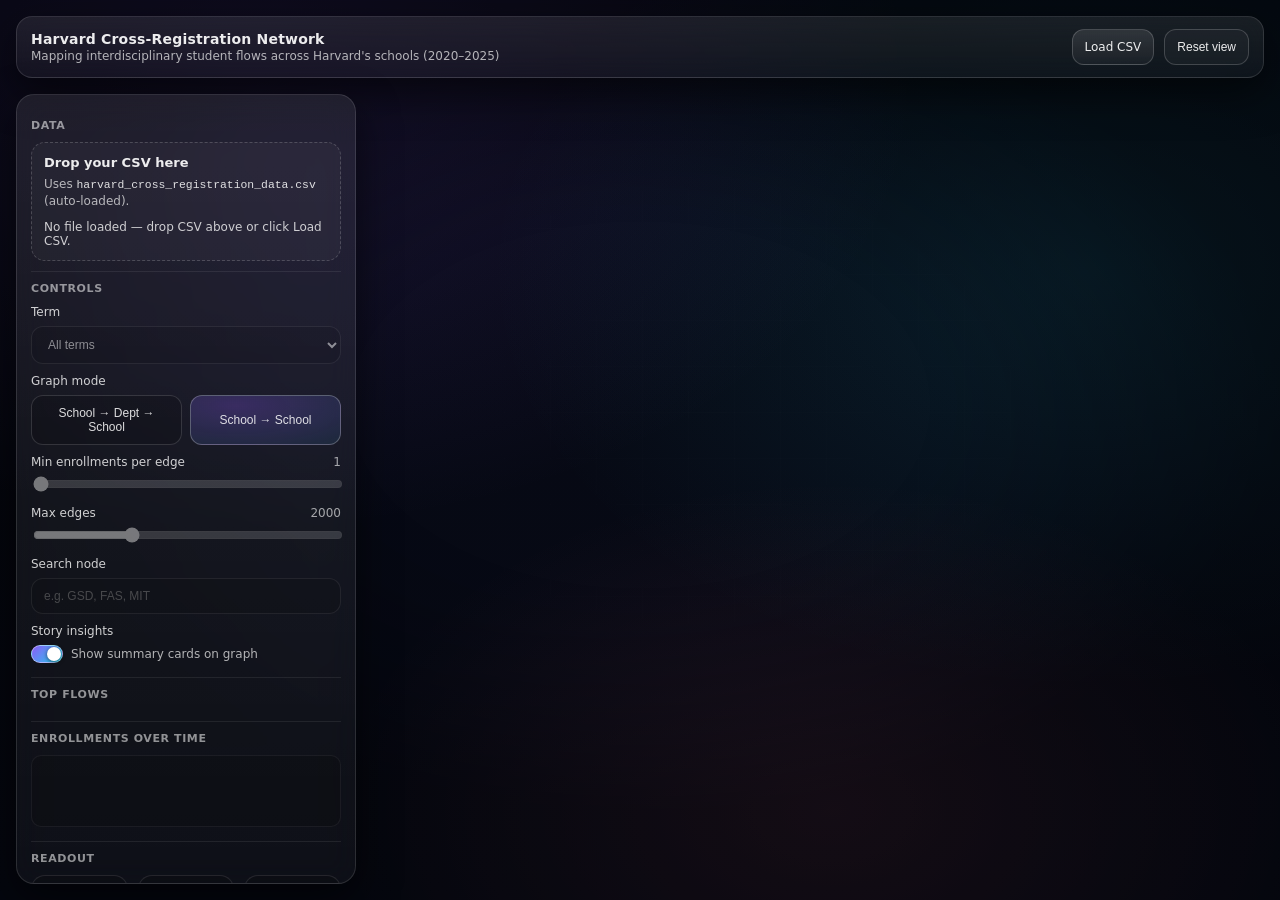
==== viz/viz/index.html @ 17f27228 "Add files via upload" ====
<!doctype html>
<html lang="en">
  <head>
    <meta charset="UTF-8" />
    <meta name="viewport" content="width=device-width, initial-scale=1.0" />
    <title>Harvard Cross-Registration Network</title>
    <link rel="stylesheet" href="./styles.css" />
  </head>
  <body>
    <div class="bg">
      <div class="bg__grid"></div>
      <div class="bg__noise"></div>
      <div class="bg__vignette"></div>
    </div>

    <main class="app">
      <header class="topbar glass">
        <div class="topbar__title">
          <div class="topbar__h1">Harvard Cross-Registration Network</div>
          <div class="topbar__sub">Mapping interdisciplinary student flows across Harvard's schools (2020–2025)</div>
        </div>
        <div class="topbar__actions">
          <label class="btn">
            <input id="fileInput" type="file" accept=".csv,text/csv" hidden />
            Load CSV
          </label>
          <button id="resetBtn" class="btn btn--ghost" type="button">Reset view</button>
        </div>
      </header>

      <section class="layout">
        <aside class="panel glass" id="panel">
          <div class="panel__section">
            <div class="panel__h2">Data</div>
            <div id="dropzone" class="dropzone" tabindex="0" role="button" aria-label="Drop CSV here">
              <div class="dropzone__title">Drop your CSV here</div>
              <div class="dropzone__hint">
                Uses <code>harvard_cross_registration_data.csv</code> (auto-loaded).
              </div>
              <div class="dropzone__meta" id="dataMeta">Loading…</div>
            </div>
          </div>

          <div class="panel__section">
            <div class="panel__h2">Controls</div>

            <div class="field">
              <div class="field__label">Term</div>
              <select id="termSelect" class="field__control" disabled>
                <option value="__all__">All terms</option>
              </select>
            </div>

            <div class="field">
              <div class="field__label">Graph mode</div>
              <div class="segmented">
                <button class="segmented__btn" id="modeDeptBtn" type="button" data-mode="dept">
                  School → Dept → School
                </button>
                <button class="segmented__btn is-active" id="modeSchoolBtn" type="button" data-mode="school">
                  School → School
                </button>
              </div>
            </div>

            <div class="field">
              <div class="field__label">
                Min enrollments per edge
                <span class="field__value" id="minEnrollValue">1</span>
              </div>
              <input id="minEnroll" class="range" type="range" min="1" max="50" value="1" step="1" disabled />
            </div>

            <div class="field">
              <div class="field__label">
                Max edges
                <span class="field__value" id="maxEdgesValue">2000</span>
              </div>
              <input id="maxEdges" class="range" type="range" min="200" max="6000" value="2000" step="100" disabled />
            </div>

            <div class="field">
              <div class="field__label">Search node</div>
              <input id="searchInput" class="field__control" type="text" placeholder="e.g. GSD, FAS, MIT" disabled />
            </div>

            <div class="field field--toggle">
              <div class="field__label">Story insights</div>
              <label class="toggle">
                <input id="storyToggle" type="checkbox" checked />
                <span class="toggle__track">
                  <span class="toggle__thumb"></span>
                </span>
                <span class="toggle__text">Show summary cards on graph</span>
              </label>
            </div>
          </div>

          <div class="panel__section">
            <div class="panel__h2">Top Flows</div>
            <div id="insights" class="insights"></div>
          </div>

          <div class="panel__section">
            <div class="panel__h2">Enrollments Over Time</div>
            <canvas id="timelineCanvas" class="timeline-canvas"></canvas>
          </div>

          <div class="panel__section">
            <div class="panel__h2">Readout</div>
            <div class="kpis">
              <div class="kpi">
                <div class="kpi__label">Nodes</div>
                <div class="kpi__value" id="kpiNodes">—</div>
              </div>
              <div class="kpi">
                <div class="kpi__label">Edges</div>
                <div class="kpi__value" id="kpiEdges">—</div>
              </div>
              <div class="kpi">
                <div class="kpi__label">Enrollments</div>
                <div class="kpi__value" id="kpiEnroll">—</div>
              </div>
            </div>
            <div class="hint">
              Click a node to focus · Scroll to zoom · Drag to rotate
            </div>
          </div>
        </aside>

        <section class="stage" aria-label="Network visualisation">
          <div id="graph" class="graph"></div>
          <div id="tooltip" class="tooltip glass" hidden></div>
          <div id="storyCards" class="story-cards"></div>
        </section>
      </section>
    </main>

    <!-- Vendor: THREE CJS build needs a shim for browser global -->
    <script>var exports = {};</script>
    <script src="./vendor/three.min.js"></script>
    <script>window.THREE = Object.assign({}, exports); exports = undefined;</script>

    <script src="./vendor/papaparse.min.js"></script>
    <script src="./vendor/3d-force-graph.min.js"></script>

    <script type="module" src="./main.js?v=3"></script>
  </body>
</html>
---- viz/viz/styles.css ----
:root {
  --bg0: #060812;
  --bg1: #070a16;
  --glass: rgba(255, 255, 255, 0.065);
  --glass2: rgba(255, 255, 255, 0.09);
  --border: rgba(255, 255, 255, 0.12);
  --text: rgba(255, 255, 255, 0.92);
  --muted: rgba(255, 255, 255, 0.68);
  --muted2: rgba(255, 255, 255, 0.55);
  --shadow: rgba(0, 0, 0, 0.55);
  --accentA: #8b5cf6;
  --accentB: #22d3ee;
  --accentC: #fb7185;
  --ok: #34d399;
}

* { box-sizing: border-box; }
html, body { height: 100%; }
body {
  margin: 0;
  color: var(--text);
  background: radial-gradient(1200px 800px at 20% 10%, rgba(139, 92, 246, 0.14), transparent 55%),
              radial-gradient(1000px 700px at 85% 30%, rgba(34, 211, 238, 0.11), transparent 60%),
              radial-gradient(900px 600px at 65% 90%, rgba(251, 113, 133, 0.10), transparent 55%),
              linear-gradient(180deg, var(--bg0), var(--bg1));
  font-family: ui-sans-serif, system-ui, -apple-system, Segoe UI, Roboto, Helvetica, Arial, "Apple Color Emoji", "Segoe UI Emoji";
  overflow: hidden;
}

code {
  font-family: ui-monospace, SFMono-Regular, Menlo, Monaco, Consolas, "Liberation Mono", "Courier New", monospace;
  font-size: 0.95em;
  color: rgba(255, 255, 255, 0.86);
}

/* ─── Background layers ──────────────────────────────────── */

.bg { position: fixed; inset: 0; pointer-events: none; }
.bg__grid {
  position: absolute; inset: -2px;
  background-image:
    linear-gradient(rgba(255,255,255,0.04) 1px, transparent 1px),
    linear-gradient(90deg, rgba(255,255,255,0.04) 1px, transparent 1px);
  background-size: 46px 46px;
  opacity: 0.35;
  mask-image: radial-gradient(closest-side at 55% 45%, rgba(0,0,0,0.9), rgba(0,0,0,0.05) 70%, transparent 100%);
}
.bg__noise {
  position: absolute; inset: 0;
  background:
    repeating-linear-gradient(0deg, rgba(255,255,255,0.022), rgba(255,255,255,0.022) 1px, transparent 1px, transparent 3px),
    repeating-linear-gradient(90deg, rgba(0,0,0,0.022), rgba(0,0,0,0.022) 1px, transparent 1px, transparent 4px);
  opacity: 0.08;
  filter: blur(0.3px);
}
.bg__vignette {
  position: absolute; inset: 0;
  background: radial-gradient(closest-side at 50% 45%, transparent 45%, rgba(0,0,0,0.55) 100%);
  opacity: 0.65;
}

/* ─── Glass ──────────────────────────────────────────────── */

.glass {
  background: linear-gradient(180deg, rgba(255,255,255,0.085), rgba(255,255,255,0.045));
  border: 1px solid var(--border);
  box-shadow: 0 14px 40px var(--shadow);
  backdrop-filter: blur(14px);
  -webkit-backdrop-filter: blur(14px);
}

/* ─── App layout ─────────────────────────────────────────── */

.app { height: 100%; display: flex; flex-direction: column; }

.topbar {
  margin: 16px;
  padding: 12px 14px;
  border-radius: 16px;
  display: flex;
  align-items: center;
  justify-content: space-between;
  gap: 16px;
}
.topbar__h1 {
  font-weight: 650;
  letter-spacing: 0.2px;
  font-size: 14px;
}
.topbar__sub {
  margin-top: 2px;
  font-size: 12px;
  color: var(--muted);
}
.topbar__actions { display: flex; gap: 10px; align-items: center; }

.btn {
  appearance: none;
  border: 1px solid rgba(255,255,255,0.18);
  background: linear-gradient(180deg, rgba(255,255,255,0.11), rgba(255,255,255,0.04));
  color: var(--text);
  border-radius: 12px;
  padding: 10px 12px;
  font-size: 12px;
  cursor: pointer;
  transition: transform 140ms ease, border-color 140ms ease, background 140ms ease;
}
.btn:hover { transform: translateY(-1px); border-color: rgba(255,255,255,0.28); }
.btn:active { transform: translateY(0px); }
.btn--ghost { background: rgba(255,255,255,0.03); }

.layout {
  flex: 1;
  display: grid;
  grid-template-columns: 340px 1fr;
  gap: 14px;
  padding: 0 16px 16px 16px;
  min-height: 0;
}

/* ─── Panel ──────────────────────────────────────────────── */

.panel {
  border-radius: 18px;
  padding: 14px;
  overflow: auto;
  min-height: 0;
}

.panel__section { padding: 10px 0; border-bottom: 1px solid rgba(255,255,255,0.08); }
.panel__section:last-child { border-bottom: none; }
.panel__h2 { font-size: 11px; letter-spacing: 0.6px; text-transform: uppercase; color: rgba(255,255,255,0.55); margin-bottom: 10px; font-weight: 600; }
.panel__section--smallprint { padding-top: 12px; }
.smallprint { font-size: 11px; color: var(--muted2); line-height: 1.35; }

.dropzone {
  border: 1px dashed rgba(255,255,255,0.18);
  background: rgba(255,255,255,0.03);
  border-radius: 14px;
  padding: 12px;
  outline: none;
  transition: border-color 140ms ease, background 140ms ease, transform 140ms ease;
}
.dropzone:focus { border-color: rgba(34, 211, 238, 0.55); box-shadow: 0 0 0 3px rgba(34, 211, 238, 0.12); }
.dropzone.is-dragover { border-color: rgba(139, 92, 246, 0.65); background: rgba(139,92,246,0.08); transform: translateY(-1px); }
.dropzone__title { font-weight: 650; font-size: 13px; }
.dropzone__hint { margin-top: 6px; font-size: 12px; color: var(--muted); line-height: 1.35; }
.dropzone__meta { margin-top: 10px; font-size: 12px; color: rgba(255,255,255,0.78); }

/* ─── Form controls ──────────────────────────────────────── */

.field { margin-top: 10px; }
.field__label { font-size: 12px; color: rgba(255,255,255,0.80); display: flex; justify-content: space-between; gap: 10px; }
.field__value { color: rgba(255,255,255,0.62); font-variant-numeric: tabular-nums; }
.field__control {
  width: 100%;
  margin-top: 7px;
  padding: 10px 12px;
  border-radius: 12px;
  border: 1px solid rgba(255,255,255,0.14);
  background: rgba(0,0,0,0.16);
  color: rgba(255,255,255,0.92);
  outline: none;
  font-size: 12px;
}
.field__control:disabled { opacity: 0.55; cursor: not-allowed; }
.range { width: 100%; margin-top: 7px; }
.range:disabled { opacity: 0.55; cursor: not-allowed; }
.field--toggle .toggle { margin-top: 7px; }

.toggle {
  display: inline-flex;
  align-items: center;
  gap: 8px;
  font-size: 12px;
  color: rgba(255,255,255,0.86);
  cursor: pointer;
}
.toggle input {
  position: absolute;
  opacity: 0;
  pointer-events: none;
}
.toggle__track {
  position: relative;
  width: 32px;
  height: 18px;
  border-radius: 999px;
  background: rgba(255,255,255,0.14);
  border: 1px solid rgba(255,255,255,0.18);
  flex-shrink: 0;
  transition: background 140ms ease, border-color 140ms ease;
}
.toggle__thumb {
  position: absolute;
  top: 1px;
  left: 1px;
  width: 14px;
  height: 14px;
  border-radius: 50%;
  background: #ffffff;
  box-shadow: 0 1px 4px rgba(0,0,0,0.6);
  transition: transform 140ms ease;
}
.toggle__text { color: var(--muted); }
.toggle input:checked + .toggle__track {
  background: linear-gradient(135deg, var(--accentA), var(--accentB));
  border-color: rgba(255,255,255,0.45);
}
.toggle input:checked + .toggle__track .toggle__thumb {
  transform: translateX(14px);
}

.segmented { display: grid; grid-template-columns: 1fr 1fr; gap: 8px; margin-top: 7px; }
.segmented__btn {
  padding: 10px 10px;
  border-radius: 12px;
  border: 1px solid rgba(255,255,255,0.14);
  background: rgba(0,0,0,0.14);
  color: rgba(255,255,255,0.85);
  cursor: pointer;
  transition: background 140ms ease, border-color 140ms ease, transform 140ms ease;
  font-size: 12px;
  line-height: 1.2;
}
.segmented__btn:hover { transform: translateY(-1px); border-color: rgba(255,255,255,0.26); }
.segmented__btn.is-active {
  background: radial-gradient(120% 120% at 30% 20%, rgba(139, 92, 246, 0.28), rgba(34, 211, 238, 0.08));
  border-color: rgba(255,255,255,0.26);
}

/* ─── KPIs ───────────────────────────────────────────────── */

.kpis { display: grid; grid-template-columns: 1fr 1fr 1fr; gap: 10px; margin-top: 6px; }
.kpi {
  border: 1px solid rgba(255,255,255,0.10);
  border-radius: 14px;
  padding: 10px;
  background: rgba(0,0,0,0.12);
}
.kpi__label { font-size: 11px; color: rgba(255,255,255,0.70); }
.kpi__value { margin-top: 6px; font-size: 14px; font-weight: 700; font-variant-numeric: tabular-nums; }

.hint { margin-top: 10px; font-size: 12px; color: rgba(255,255,255,0.45); line-height: 1.35; }

/* ─── Stage + graph ──────────────────────────────────────── */

.stage { position: relative; border-radius: 18px; overflow: hidden; }
.graph { position: absolute; inset: 0; }

/* ─── Tooltip ────────────────────────────────────────────── */

.tooltip {
  position: absolute;
  z-index: 10;
  left: 18px;
  bottom: 18px;
  padding: 10px 12px;
  border-radius: 14px;
  max-width: min(420px, calc(100% - 36px));
  pointer-events: none;
}
.tooltip__title { font-weight: 700; font-size: 13px; }
.tooltip__sub { margin-top: 6px; font-size: 12px; color: rgba(255,255,255,0.75); line-height: 1.35; }

/* ─── Insights – top flows ───────────────────────────────── */

.insights { display: flex; flex-direction: column; gap: 6px; }

.flow-row {
  display: grid;
  grid-template-columns: 1fr 70px 52px;
  align-items: center;
  gap: 8px;
  font-size: 12px;
}
.flow-row__label {
  color: rgba(255,255,255,0.85);
  white-space: nowrap;
  overflow: hidden;
  text-overflow: ellipsis;
  font-weight: 500;
}
.flow-row__bar-bg {
  height: 6px;
  border-radius: 3px;
  background: rgba(255,255,255,0.08);
  overflow: hidden;
}
.flow-row__bar {
  height: 100%;
  border-radius: 3px;
  background: var(--accentA);
  transition: width 400ms ease;
}
.flow-row__val {
  text-align: right;
  color: rgba(255,255,255,0.55);
  font-variant-numeric: tabular-nums;
  font-size: 11px;
}

/* ─── Timeline sparkline ─────────────────────────────────── */

.timeline-canvas {
  width: 100%;
  height: 72px;
  border-radius: 10px;
  background: rgba(0,0,0,0.12);
  border: 1px solid rgba(255,255,255,0.06);
}

/* ─── Story cards (floating on graph) ────────────────────── */

.story-cards {
  position: absolute;
  top: 16px;
  right: 16px;
  display: flex;
  flex-direction: column;
  gap: 8px;
  max-width: 280px;
  z-index: 5;
  pointer-events: none;
}

.story-card {
  display: flex;
  gap: 10px;
  padding: 10px 12px;
  border-radius: 12px;
  background: rgba(0, 0, 0, 0.55);
  border: 1px solid rgba(255,255,255,0.10);
  backdrop-filter: blur(10px);
  -webkit-backdrop-filter: blur(10px);
  animation: fadeSlideIn 600ms ease both;
}
.story-card:nth-child(1) { animation-delay: 400ms; }
.story-card:nth-child(2) { animation-delay: 700ms; }
.story-card:nth-child(3) { animation-delay: 1000ms; }
.story-card:nth-child(4) { animation-delay: 1300ms; }
.story-card:nth-child(5) { animation-delay: 1600ms; }

@keyframes fadeSlideIn {
  from { opacity: 0; transform: translateX(12px); }
  to   { opacity: 1; transform: translateX(0); }
}

.story-card__icon {
  font-size: 16px;
  flex-shrink: 0;
  line-height: 1.3;
}
.story-card__body {
  min-width: 0;
}
.story-card__title {
  font-size: 11px;
  font-weight: 650;
  color: rgba(255,255,255,0.92);
  line-height: 1.3;
}
.story-card__desc {
  margin-top: 3px;
  font-size: 10px;
  color: rgba(255,255,255,0.55);
  line-height: 1.35;
}

/* ─── Responsive ─────────────────────────────────────────── */

@media (max-width: 980px) {
  body { overflow: auto; }
  .layout { grid-template-columns: 1fr; }
  .stage { min-height: 68vh; }
  .panel { max-height: none; }
  .topbar { flex-direction: column; align-items: stretch; }
  .topbar__actions { justify-content: flex-start; flex-wrap: wrap; }
  .story-cards { max-width: 220px; }
}
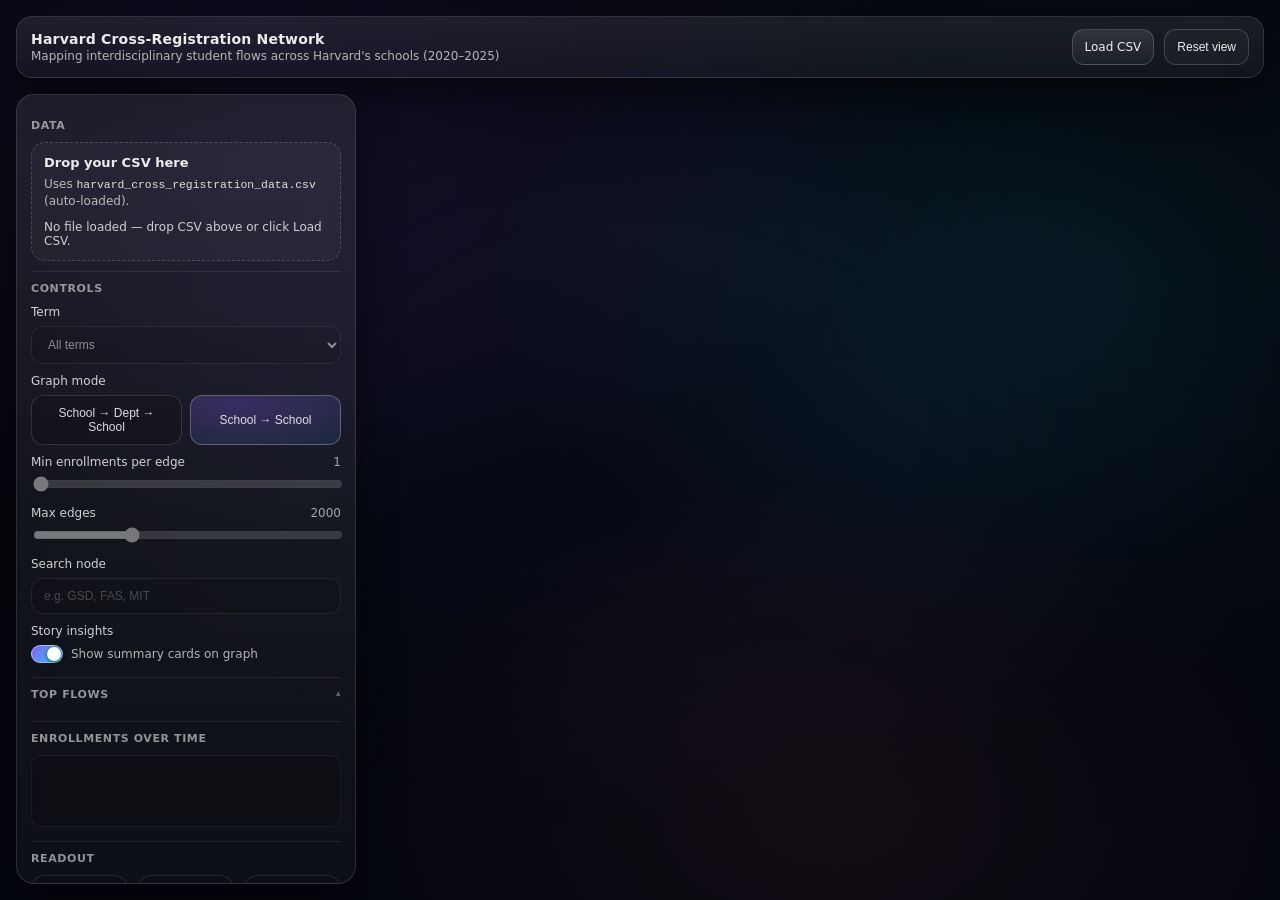
==== commit dcffe416: "feat: make Top Flows panel section collapsible Use native <details>/<summary> with chevron indicator" ====
--- a/viz/viz/index.html
+++ b/viz/viz/index.html
@@ -97,8 +97,10 @@
           </div>
 
           <div class="panel__section">
-            <div class="panel__h2">Top Flows</div>
-            <div id="insights" class="insights"></div>
+            <details class="collapsible" open>
+              <summary class="panel__h2 collapsible__summary">Top Flows</summary>
+              <div id="insights" class="insights"></div>
+            </details>
           </div>
 
           <div class="panel__section">
@@ -144,6 +146,6 @@
     <script src="./vendor/papaparse.min.js"></script>
     <script src="./vendor/3d-force-graph.min.js"></script>
 
-    <script type="module" src="./main.js?v=3"></script>
+    <script type="module" src="./main.js?v=4"></script>
   </body>
 </html>
--- a/viz/viz/styles.css
+++ b/viz/viz/styles.css
@@ -263,6 +263,30 @@
 .tooltip__title { font-weight: 700; font-size: 13px; }
 .tooltip__sub { margin-top: 6px; font-size: 12px; color: rgba(255,255,255,0.75); line-height: 1.35; }
 
+/* ─── Collapsible sections ───────────────────────────────── */
+
+.collapsible { list-style: none; }
+.collapsible__summary {
+  cursor: pointer;
+  display: flex;
+  align-items: center;
+  justify-content: space-between;
+  user-select: none;
+  list-style: none;
+}
+.collapsible__summary::-webkit-details-marker { display: none; }
+.collapsible__summary::after {
+  content: "▾";
+  font-size: 10px;
+  opacity: 0.6;
+  transition: transform 200ms ease;
+}
+.collapsible[open] .collapsible__summary::after {
+  transform: rotate(-180deg);
+}
+.collapsible__summary:hover { color: rgba(255,255,255,0.85); }
+.collapsible > :not(summary) { margin-top: 10px; }
+
 /* ─── Insights – top flows ───────────────────────────────── */
 
 .insights { display: flex; flex-direction: column; gap: 6px; }
